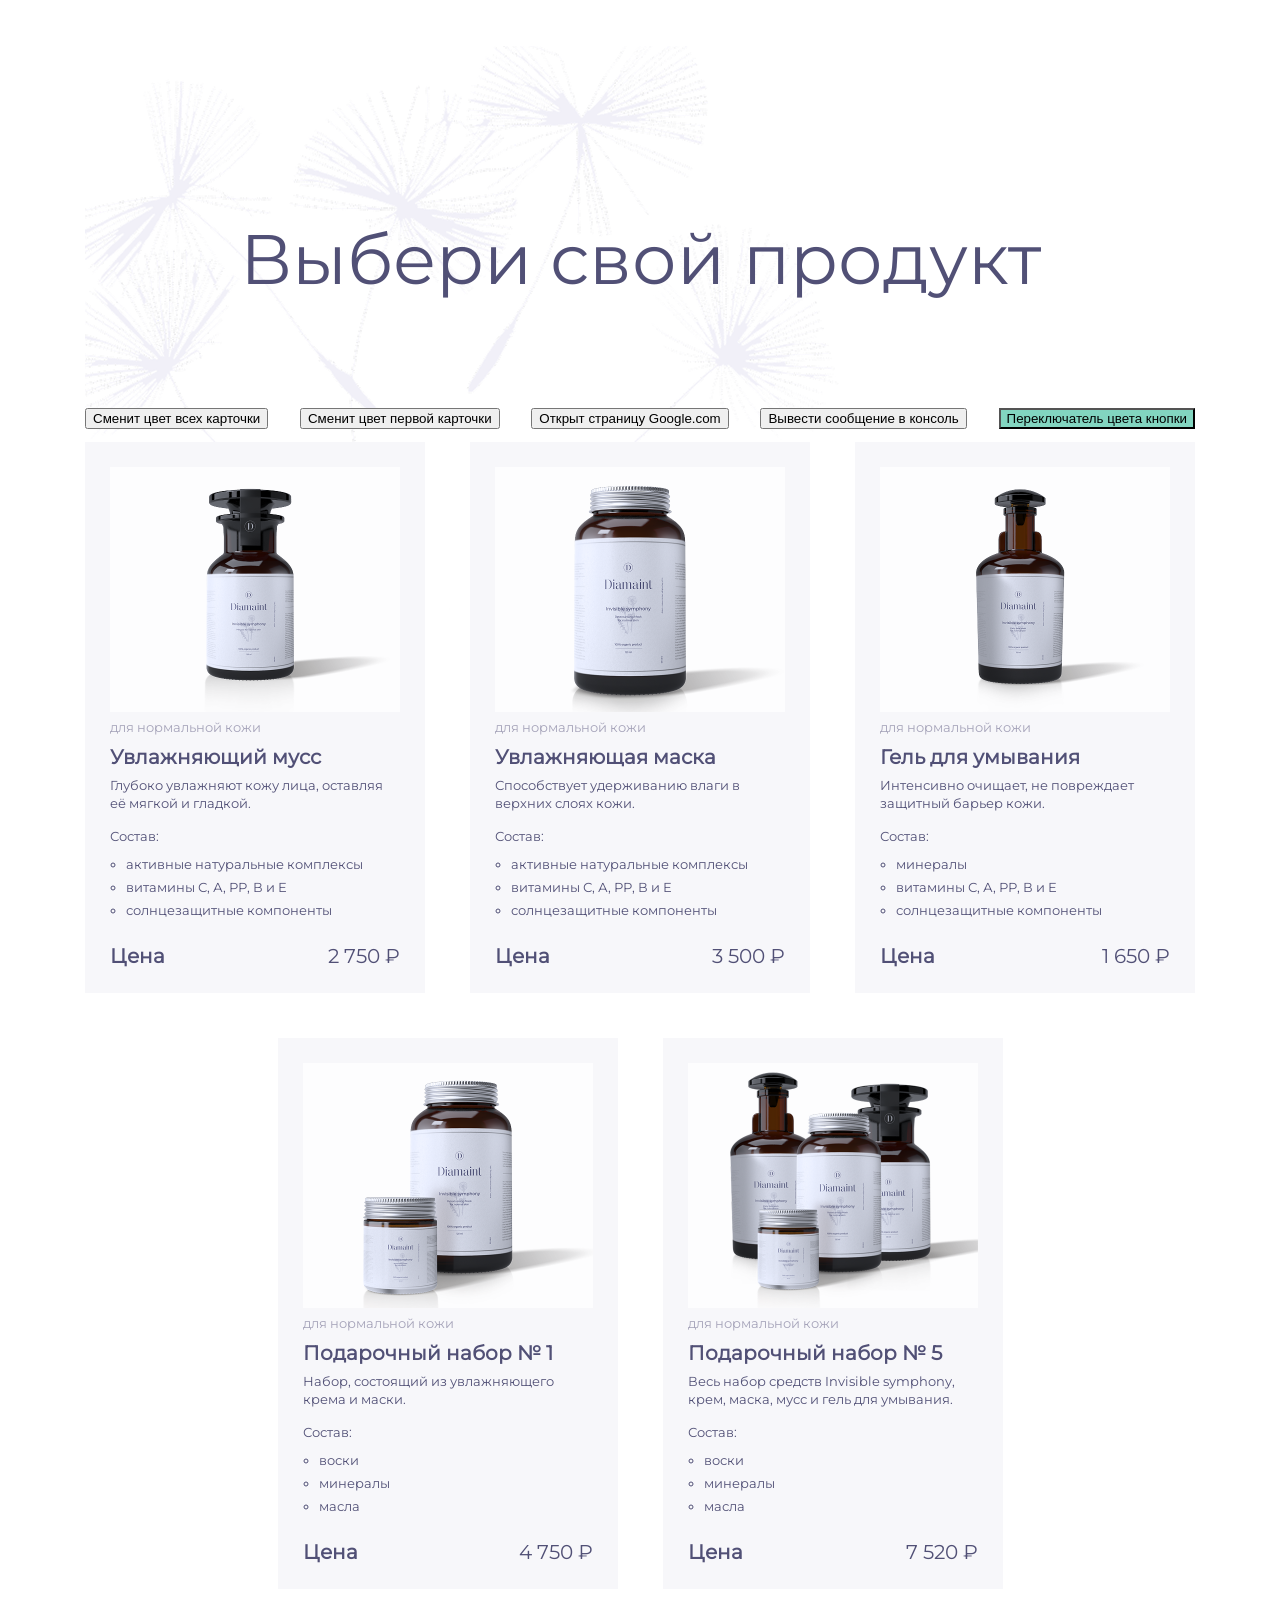
==== index.html @ 2874f0a7 "(Homework №10): Learn reduce method and work with HTML Template in JS." ====
<!DOCTYPE html>
<html lang="en">

<head>
  <meta charset="UTF-8">
  <meta name="viewport" content="width=device-width, initial-scale=1.0">
  <title>Document</title>
  <link rel="stylesheet" href="style.css">
</head>

<body>

  <main class="catalog">

    <div class="container catalog__container">
      <img src="images/dandelions.png" alt="Фон с одуванчиками" class="catalog__background" />
      <h1 class="catalog__title" id="catalog-title"> Выбери свой продукт</h1>

      <div class="button">
        <button id="change-color-all-card-button"> Сменит цвет всех карточки </button>
        <button id="change-color-first-card-button"> Сменит цвет первой карточки </button>
        <button id="open-google-button"> Открыт страницу Google.com </button>
        <button id="output-console-log"> Вывести сообщение в консоль </button>
        <button class="toggle-color-button" id="toggle-color-button"> Переключатель цвета кнопки</button>
      </div>

      <ul class="products">
        <template id="product-template">
          <li class="products__item card">
            <img src="" alt="" class="card__images" width="290" />
            <span class="card__category"></span>
            <h2 class="card__name"></h2>
            <p class="card__description"></p>

            <div class="card__compound compound">
              <span class="compound__name">Состав:</span>
              <ul class="compound__list"></ul>
            </div>

            <div class="card__price">
              <b class="card__price-label">Цена</b>
              <span class="card__price-value"></span>
            </div>
          </li>
        </template>
      </ul>

    </div>

  </main>
  <script src="main.js"></script>
  <script src="homework-7.js"></script>
  <script src="homework-8.js"></script>
  <script src="homework-9.js" type="module"></script>
  <script src="homework-10.js" type="module"></script>
</body>

</html>
---- style.css ----
*,
*::before,
*::after {
  box-sizing: border-box;
}

@font-face {
  font-family: "Montserrat";
  src: url("fonts/Montserrat-Regular.woff") format("woff");
}

body {
  font-family: "Montserrat", sans-serif;
  font-size: 13px;
  margin: 0;
}

.container {
  width: 1110px;
  margin: 0 auto;
}

.catalog__container {
  background-repeat: no-repeat;
  background-position: 0 0;
}

.catalog__background {
  position: absolute;
  top: 0px;
  left: auto;
  width: 790px;
  height: 697px;
  z-index: -1;
}

.catalog__title {
  margin: 0px auto 110px auto;
  margin-top: 220px;
  font-weight: 400;
  font-size: 70px;
  line-height: 78px;
  color: #515076;
  text-align: center;
}

.card {
  padding: 25px;
  background-color: #f7f7fa;
}

.card__image {
  display: block;
  margin-bottom: 30px;
}

.card__category {
  display: block;
  font-size: 13px;
  font-weight: 400;
  line-height: 24px;
  padding-bottom: 5px;
  color: #A5A3B9;
}

.products {
  list-style: none;
  display: flex;
  flex-wrap: wrap;
  gap: 45px;
  justify-content: center;
  padding: 0;
}

.products__item {
  width: 340px;
}

.card__name {
  font-weight: 700;
  font-size: 20px;
  line-height: 27px;
  margin: 0px;
  padding-bottom: 5px;
  color: #515076;
}

.card__description {
  font-size: 13px;
  line-height: 18px;
  font-weight: 400;
  margin: 0px;
  padding-bottom: 15px;
  color: #515076;
}

.card__compound {
  font-size: 13px;
  line-height: 18px;
  font-weight: 400;
  color: #515076;
}

.compound__list {
  padding: 5px 0px 0px 8px;
  margin-left: 8px;
}

.compound__ingredient {
  padding: 5px 0px 0px 0px;
  margin: 0px;
}

.card__price {
  display: flex;
  justify-content: space-between;
  align-items: center;
  padding: 25px 0px 0px 0px;
}

.card__price-label {
  font-weight: 700;
  font-size: 20px;
  list-style: 24px;
  color: #515076;
}

.card__price-value {
  font-weight: 400;
  font-size: 20px;
  line-height: 24px;
  color: #515076;
}

.toggle-color-button {
  background-color: #25b69192;
}

.toggle-color-button.active {
  background-color: #c1ecea;
}

.button {
  display: flex;
  justify-content: space-between;
}
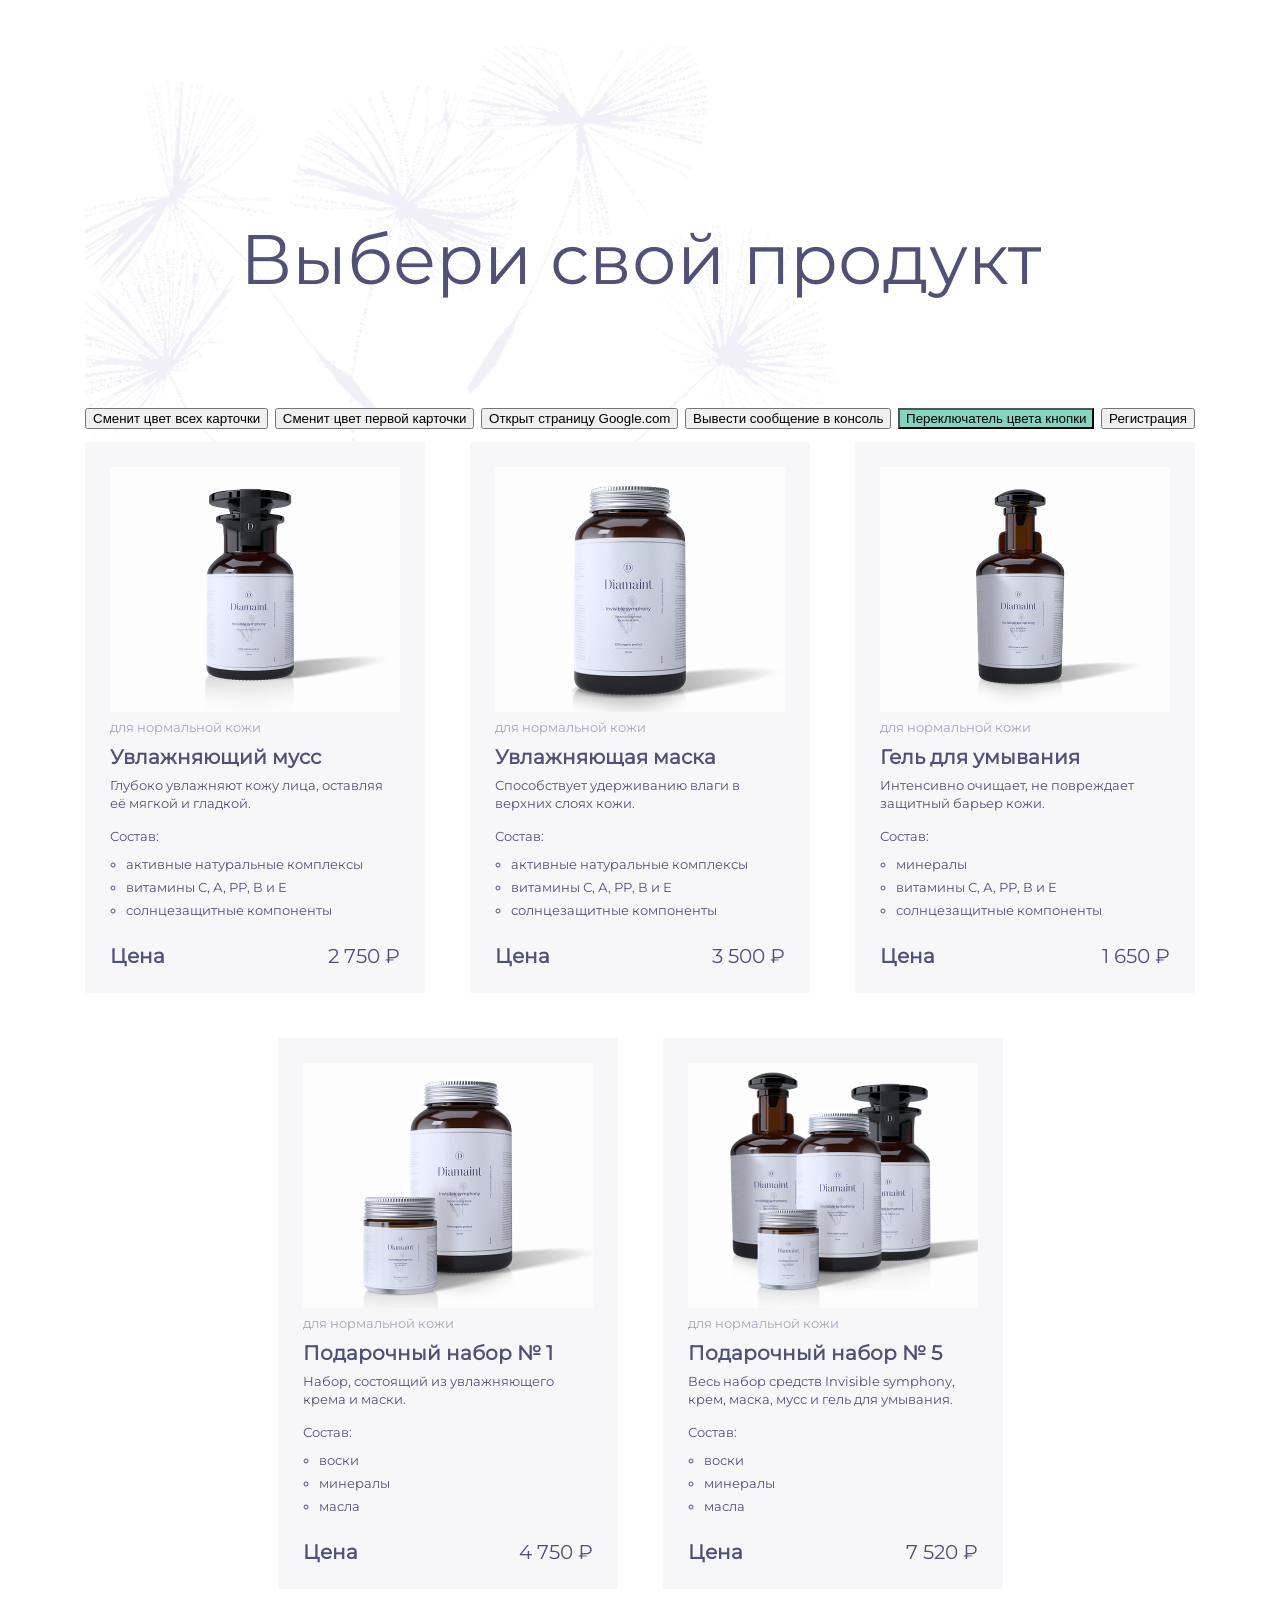
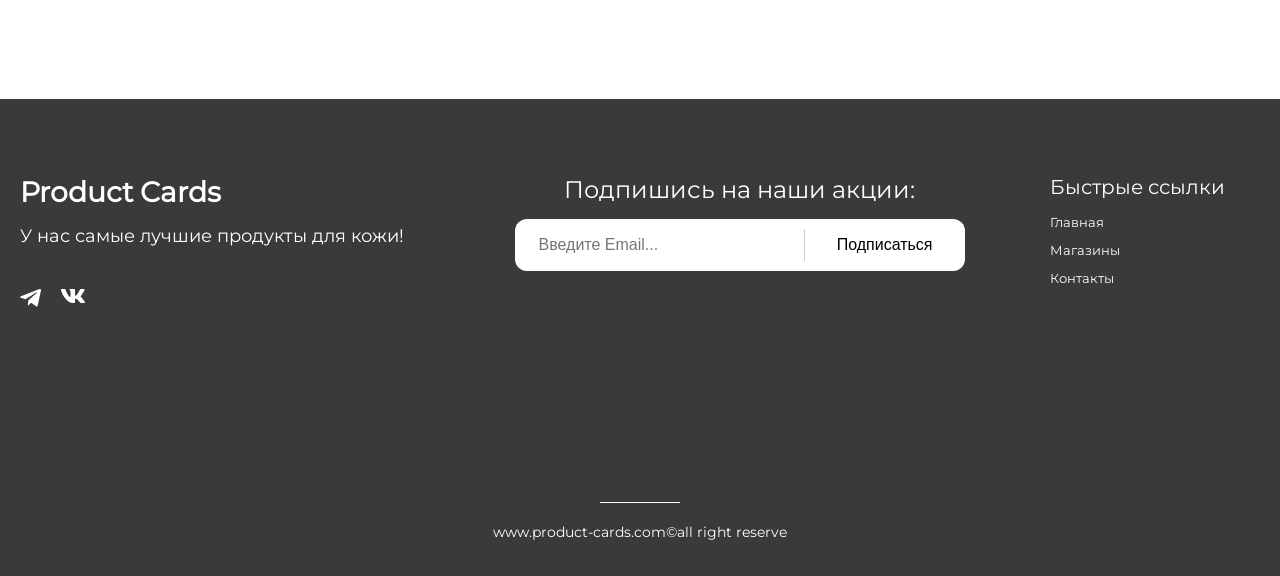
==== commit 8f787f91: "(Homework №11):Add footer and modale window" ====
--- a/index.html
+++ b/index.html
@@ -22,6 +22,7 @@
         <button id="open-google-button"> Открыт страницу Google.com </button>
         <button id="output-console-log"> Вывести сообщение в консоль </button>
         <button class="toggle-color-button" id="toggle-color-button"> Переключатель цвета кнопки</button>
+        <button class="reg-btn">Регистрация</button>
       </div>
 
       <ul class="products">
@@ -48,11 +49,82 @@
     </div>
 
   </main>
+  <footer class="footer">
+
+    <div class="footer-container">
+      <div class="footer-info">
+        <h3 class="footer-description">Product Cards</h3>
+        <p class="footer-slogan">У нас самые лучшие продукты для кожи!</p>
+        <div class="social-icons">
+          <a href="#"><img src="images/tg-icon.svg" alt="телеграм"></a>
+          <a href="#"><img src="images/vk-icon.svg" alt="ВК"></a>
+        </div>
+      </div>
+
+      <div class="footer-subscribe">
+        <p class="subscribe-title">Подпишись на наши акции:</p>
+        <form class="subscribe-form">
+          <input class="subscribe-input" type="email" name="email" placeholder="Введите Email..." aria-label="Email"
+            required>
+          <button class="subscribe-btn" type="submit">Подписаться</button>
+        </form>
+      </div>
+
+      <nav class="footer-navigation">
+        <p class="navigation-title">Быстрые ссылки</p>
+        <ul class="navigation-menu">
+          <li class="footer-menu-item"><a href="#">Главная</a></li>
+          <li class="footer-menu-item"><a href="#">Магазины</a></li>
+          <li class="footer-menu-item"><a href="#">Контакты</a></li>
+        </ul>
+      </nav>
+    </div>
+
+    <div class="footer-bottom">
+      <div class="footer-line"></div>
+      <p class="footer-copyright">www.product-cards.com©all right reserve</p>
+    </div>
+  </footer>
+
+  <div class="modal">
+
+    <div class="overlay">
+      <form class="reg-form">
+
+        <div class="modal-content">
+          <label for="firstname">Имя</label>
+          <input type="text" name="firstname" id="firstname" placeholder="Введите Имя" required>
+
+          <label for="lastname">Фамилия</label>
+          <input type="text" name="lastname" id="lastname" placeholder="Введите Фамилию" required>
+
+          <label for="date">Дата рождения</label>
+          <input type="date" name="date" id="date" required>
+
+          <label for="login">Логин</label>
+          <input type="text" name="login" id="login" placeholder="Введите логин" required>
+
+          <label for="password">Пароль</label>
+          <input type="password" name="password" id="password" placeholder="Введите пароль" required>
+
+          <label for="repeatpassword">Повторите пароль</label>
+          <input type="password" name="repeatpassword" id="repeatpassword" placeholder="Повторите пароль" required>
+
+          <button class="close-btn" type="button">X</button>
+          <button class="sign-up" type="submit">Зарегистрироваться</button>
+        </div>
+
+      </form>
+    </div>
+
+  </div>
+
   <script src="main.js"></script>
   <script src="homework-7.js"></script>
   <script src="homework-8.js"></script>
   <script src="homework-9.js" type="module"></script>
   <script src="homework-10.js" type="module"></script>
+  <script src="homework-11.js" type="module"></script>
 </body>
 
 </html>
--- a/style.css
+++ b/style.css
@@ -7,6 +7,16 @@
 @font-face {
   font-family: "Montserrat";
   src: url("fonts/Montserrat-Regular.woff") format("woff");
+}
+
+@font-face {
+  font-family: "Montserrat Medium";
+  src: url("fonts/Montserrat-Medium.woff") format(woff);
+}
+
+@font-face {
+  font-family: "Montserrat Extrabold";
+  src: url("fonts/Montserrat-ExtraBold.woff") format(woff);
 }
 
 body {
@@ -143,4 +153,225 @@
 .button {
   display: flex;
   justify-content: space-between;
+}
+
+.footer {
+  width: 100%;
+  min-height: 477px;
+  margin-top: 110px;
+  padding-top: 60px;
+  display: flex;
+  flex-direction: column;
+  background-color: #3A3A3A;
+}
+
+.footer-container {
+  width: 100%;
+  max-width: 1569px;
+  height: auto;
+  padding: 16px 0px;
+  display: flex;
+  justify-content: space-between;
+  align-items: flex-start;
+  margin: 0px 0px 0px 20px;
+  box-sizing: border-box;
+  color: #FFFFFF;
+  background-color: #3A3A3A;
+}
+
+.footer-info {
+  width: 409px;
+  height: 87px;
+}
+
+.footer-description {
+  font-size: 28px;
+  font-weight: 800;
+  margin: 0px;
+}
+
+.footer-slogan {
+  font-size: 18px;
+  font-weight: 400;
+  margin: 0px;
+  padding: 16px 0px 42px 0px;
+}
+
+.social-icons {
+  display: flex;
+  gap: 20px;
+}
+
+.footer-subscribe {
+  width: 477px;
+  height: 103px;
+  display: flex;
+  flex-direction: column;
+  align-items: center;
+}
+
+.subscribe-title {
+  font-size: 24px;
+  font-weight: 400;
+  margin: 0px;
+  padding-bottom: 15px;
+  padding-right: 0px;
+  text-align: center;
+  width: 100%;
+  max-width: 450px;
+}
+
+.subscribe-form {
+  display: flex;
+  align-items: center;
+  justify-content: space-between;
+  background-color: #FFFFFF;
+  border-radius: 12px;
+  padding: 0px;
+  height: 52px;
+  overflow: hidden;
+  width: 100%;
+  max-width: 450px;
+  box-sizing: border-box;
+}
+
+.subscribe-input {
+  flex-grow: 1;
+  align-items: center;
+  border: none;
+  outline: none;
+  background: transparent;
+  font-size: 16px;
+  padding-left: 24px;
+  color: #a0a0a0;
+}
+
+.subscribe-btn {
+  font-size: 16px;
+  font-weight: 500;
+  background: transparent;
+  color: #000000;
+  border: none;
+  border-left: 1px solid #ccc;
+  cursor: pointer;
+  white-space: nowrap;
+  padding: 0 32px;
+  height: 60%;
+  display: flex;
+  align-items: center;
+}
+
+.footer-navigation {
+  margin: 0px;
+  width: 250px;
+  text-align: left;
+}
+
+.navigation-title {
+  font-size: 20px;
+  font-weight: 500;
+  margin: 0px 0px 15px 0px;
+}
+
+.navigation-menu {
+  list-style-type: none;
+  padding: 0px;
+  margin: 0px;
+  display: flex;
+  flex-direction: column;
+  gap: 12px;
+}
+
+.navigation-menu li a {
+  color: #FFFFFF;
+  text-decoration: none;
+  display: inline-block;
+  height: auto;
+  padding: 0px;
+  transition: color 0.2s ease;
+}
+
+.navigation-menu li a:hover {
+  color: #a0a0a0;
+}
+
+.footer-bottom {
+  width: 100%;
+  display: flex;
+  flex-direction: column;
+  align-items: center;
+  margin-top: auto;
+  padding-bottom: 35px;
+  box-sizing: border-box;
+}
+
+.footer-line {
+  width: 80px;
+  height: 1px;
+  background-color: #FFFFFF;
+  margin-bottom: 20px;
+}
+
+.footer-copyright {
+  font-size: 14px;
+  font-weight: 400;
+  color: #FFFFFF;
+  margin: 0px;
+  text-align: center;
+}
+
+.modal {
+  display: none;
+  position: fixed;
+  width: 100%;
+  height: 100%;
+  top: 0;
+  left: 0;
+  right: 0;
+  bottom: 0;
+}
+
+.modal-showed {
+  display: block;
+}
+
+.overlay {
+  width: 100%;
+  height: 100%;
+  display: flex;
+  justify-content: center;
+  align-items: center;
+  background-color: rgba(0, 0, 0, 0.9);
+}
+
+.modal-content {
+  width: 90%;
+  padding: 40px;
+  border-radius: 10px;
+  max-width: 400px;
+  display: flex;
+  flex-direction: column;
+  gap: 10px;
+  box-sizing: border-box;
+  position: relative;
+  background-color: #FFFFFF;
+}
+
+.close-btn {
+  position: absolute;
+  top: 20px;
+  right: 10px;
+}
+
+.modal-content input {
+  width: 100%;
+  padding: 10px;
+  border: 1px solid #ccc;
+  border-radius: 5px;
+  box-sizing: border-box;
+}
+
+.sign-up {
+  height: 30px;
+  margin-top: 20px;
 }
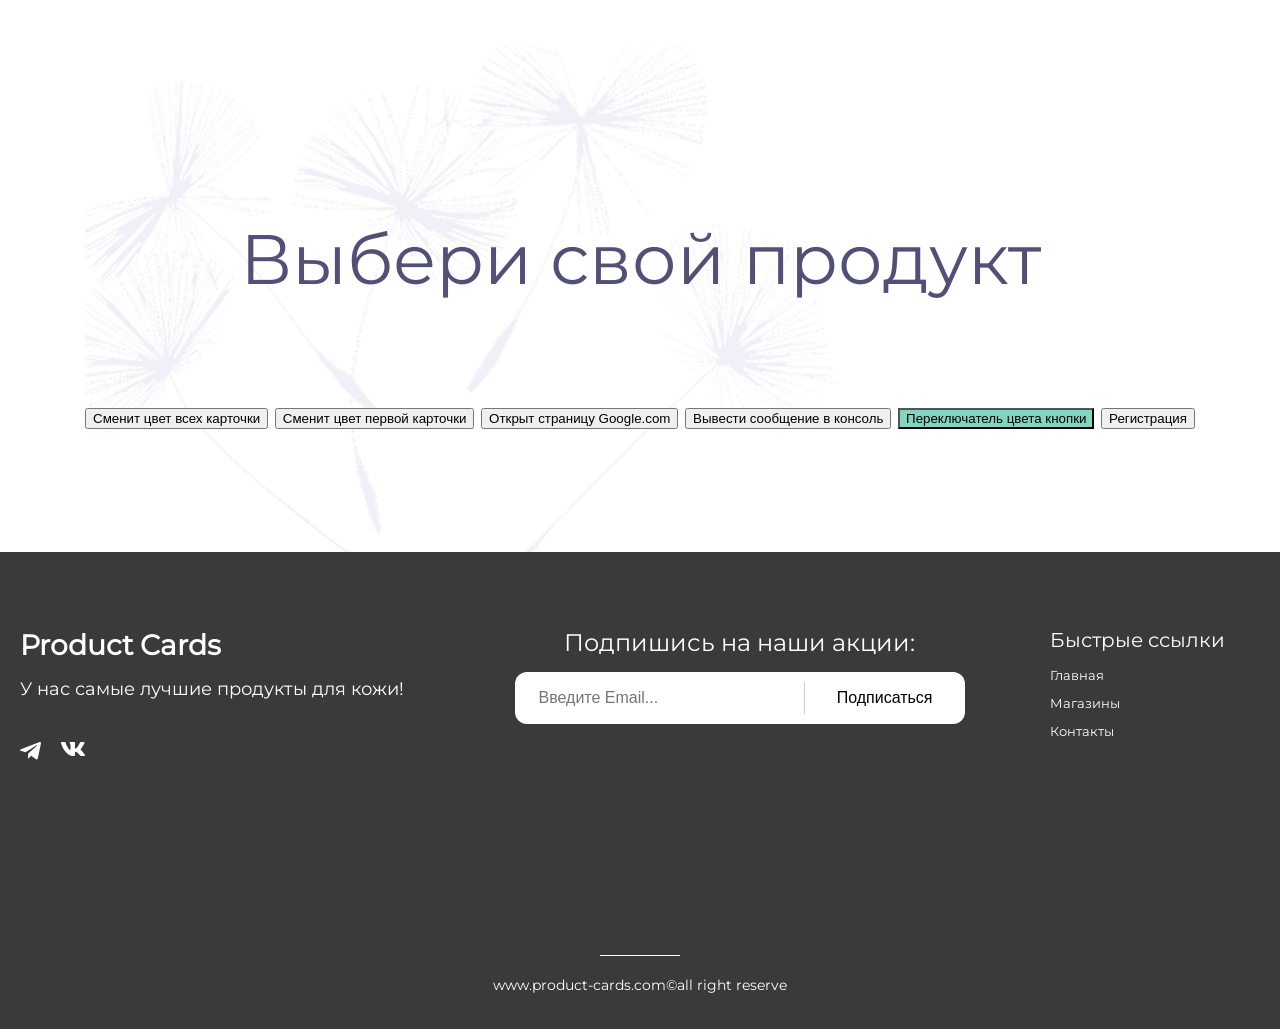
==== commit ba30b3ce: "Refactor modal and form logic using classes." ====
--- a/index.html
+++ b/index.html
@@ -42,6 +42,7 @@
               <b class="card__price-label">Цена</b>
               <span class="card__price-value"></span>
             </div>
+
           </li>
         </template>
       </ul>
@@ -84,12 +85,13 @@
       <div class="footer-line"></div>
       <p class="footer-copyright">www.product-cards.com©all right reserve</p>
     </div>
+
   </footer>
 
-  <div class="modal">
+  <div class="modal" id="registrationModal">
 
     <div class="overlay">
-      <form class="reg-form">
+      <form class="reg-form" id="registrationForm">
 
         <div class="modal-content">
           <label for="firstname">Имя</label>
@@ -120,11 +122,7 @@
   </div>
 
   <script src="main.js"></script>
-  <script src="homework-7.js"></script>
-  <script src="homework-8.js"></script>
-  <script src="homework-9.js" type="module"></script>
-  <script src="homework-10.js" type="module"></script>
-  <script src="homework-11.js" type="module"></script>
+
 </body>
 
 </html>
